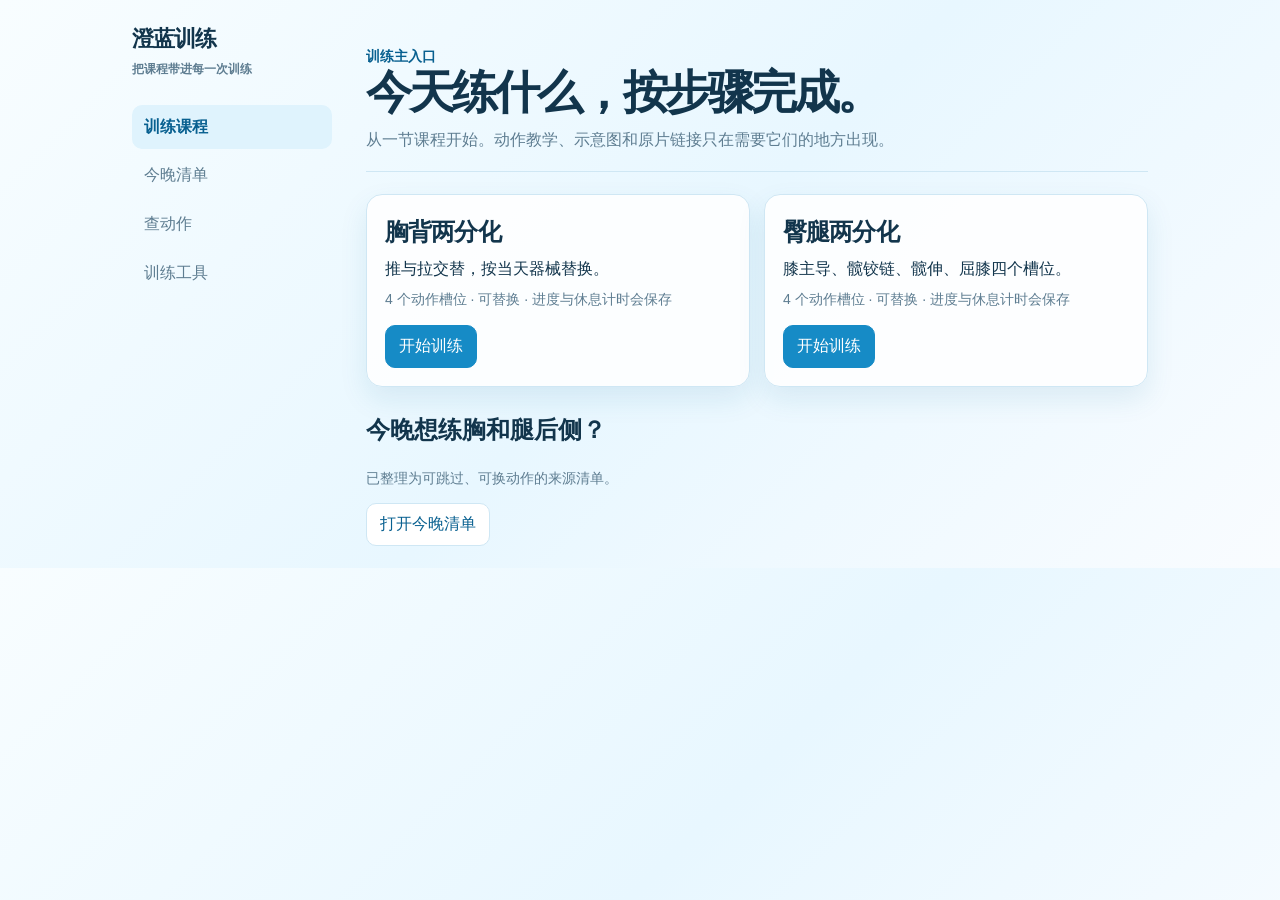
==== index.html @ d5a2ac25 "Preserve expanded training details on redraw" ====
<!doctype html>
<html lang="zh-CN">
<head>
  <meta charset="utf-8">
  <meta name="viewport" content="width=device-width,initial-scale=1,viewport-fit=cover">
  <meta name="theme-color" content="#eaf7ff">
  <title>澄蓝训练</title>
  <link rel="stylesheet" href="./app.css?v=20261011-detail-state">
</head>
<body>
  <main id="app" aria-live="polite"><p class="loading">正在整理训练资料…</p></main>
  <script type="module" src="./app.js?v=20261011-detail-state"></script>
</body>
</html>
---- app.css ----
:root{--ink:#12354c;--muted:#5e7d91;--line:#cfe7f4;--blue:#168bc6;--deep:#086090;--wash:#edf9ff;--shadow:0 12px 28px rgba(20,109,150,.1)}*{box-sizing:border-box}body{margin:0;background:linear-gradient(135deg,#f8fdff,#e8f7ff 52%,#f9fcff);color:var(--ink);font:16px/1.55 ui-rounded,"PingFang SC","Microsoft YaHei",sans-serif}button,input,select{font:inherit}button{cursor:pointer}a{color:var(--deep)}#app{max-width:1060px;margin:auto;padding:22px}.shell{display:grid;grid-template-columns:200px minmax(0,1fr);gap:34px}.side{position:sticky;top:18px;align-self:start}.brand{font-size:22px;font-weight:780;letter-spacing:-.05em}.brand span{display:block;font-size:12px;letter-spacing:0;color:var(--muted);margin-top:4px}.nav{display:grid;gap:4px;margin-top:26px}.nav a{padding:10px 12px;border-radius:10px;text-decoration:none;color:var(--muted)}.nav a.on,.nav a:hover{color:var(--deep);background:#dff3fd;font-weight:700}.hero{padding:24px 0 18px;border-bottom:1px solid var(--line)}.hero h1{margin:0;font-size:clamp(29px,4vw,46px);letter-spacing:-.07em;line-height:1.06}.hero p{max-width:620px;margin:12px 0 0;color:var(--muted)}.accent{font-size:14px;color:var(--deep);font-weight:700}.grid{display:grid;grid-template-columns:repeat(2,minmax(0,1fr));gap:14px;margin:22px 0}.card{background:rgba(255,255,255,.88);border:1px solid var(--line);border-radius:16px;padding:18px;box-shadow:var(--shadow)}.card h2,.card h3{margin:0 0 7px;letter-spacing:-.035em}.card p{margin:7px 0}.primary,.secondary,.back{display:inline-flex;align-items:center;justify-content:center;min-height:42px;border-radius:10px;padding:8px 13px;border:1px solid var(--line);text-decoration:none;background:white;color:var(--deep)}.primary{background:var(--blue);color:white;border-color:var(--blue)}.actions{display:flex;gap:8px;flex-wrap:wrap;margin-top:14px}.tools{margin-top:24px}.toolbar{display:flex;gap:10px;align-items:center;flex-wrap:wrap;margin:18px 0}.search{min-height:44px;border:1px solid var(--line);border-radius:10px;padding:0 12px;flex:1;min-width:180px;background:white}.filter{border:1px solid var(--line);background:white;padding:8px 10px;border-radius:99px;color:var(--muted)}.filter.on{background:#dff3fd;color:var(--deep);font-weight:700}.list{display:grid;gap:10px}.item{display:flex;align-items:center;gap:13px;padding:15px 0;border-bottom:1px solid var(--line)}.item:last-child{border:0}.item-main{min-width:0;flex:1}.item h2{font-size:18px;margin:0}.muted{color:var(--muted);font-size:14px}.tag{display:inline-block;border-radius:99px;background:#e9f7fd;color:var(--deep);padding:2px 8px;font-size:12px;margin-right:5px}.detail{max-width:740px}.detail h1{font-size:34px;letter-spacing:-.055em;margin:18px 0 4px}.detail section{border-top:1px solid var(--line);padding:17px 0}.detail ul{padding-left:20px}.detail figure{margin:18px 0}.detail img{max-width:100%;max-height:360px;border-radius:12px;background:var(--wash)}.step-head{display:flex;justify-content:space-between;gap:12px;align-items:end}.progress{height:7px;border-radius:99px;background:#d9edf7;overflow:hidden;margin:10px 0 18px}.progress i{display:block;height:100%;background:var(--blue)}.timer{font-size:42px;font-weight:760;letter-spacing:-.06em;color:var(--deep);margin:10px 0}.empty{padding:32px 0;color:var(--muted)}@media(max-width:720px){#app{padding:14px}.shell{display:block}.side{position:static;display:flex;align-items:center;justify-content:space-between;border-bottom:1px solid var(--line);padding-bottom:12px}.brand span{display:none}.nav{display:flex;margin:0;gap:2px}.nav a{padding:7px 8px;font-size:13px}.hero{padding-top:24px}.grid{grid-template-columns:1fr}.item{align-items:flex-start}.item .actions{margin:0}.detail h1{font-size:30px}.toolbar{gap:7px}}
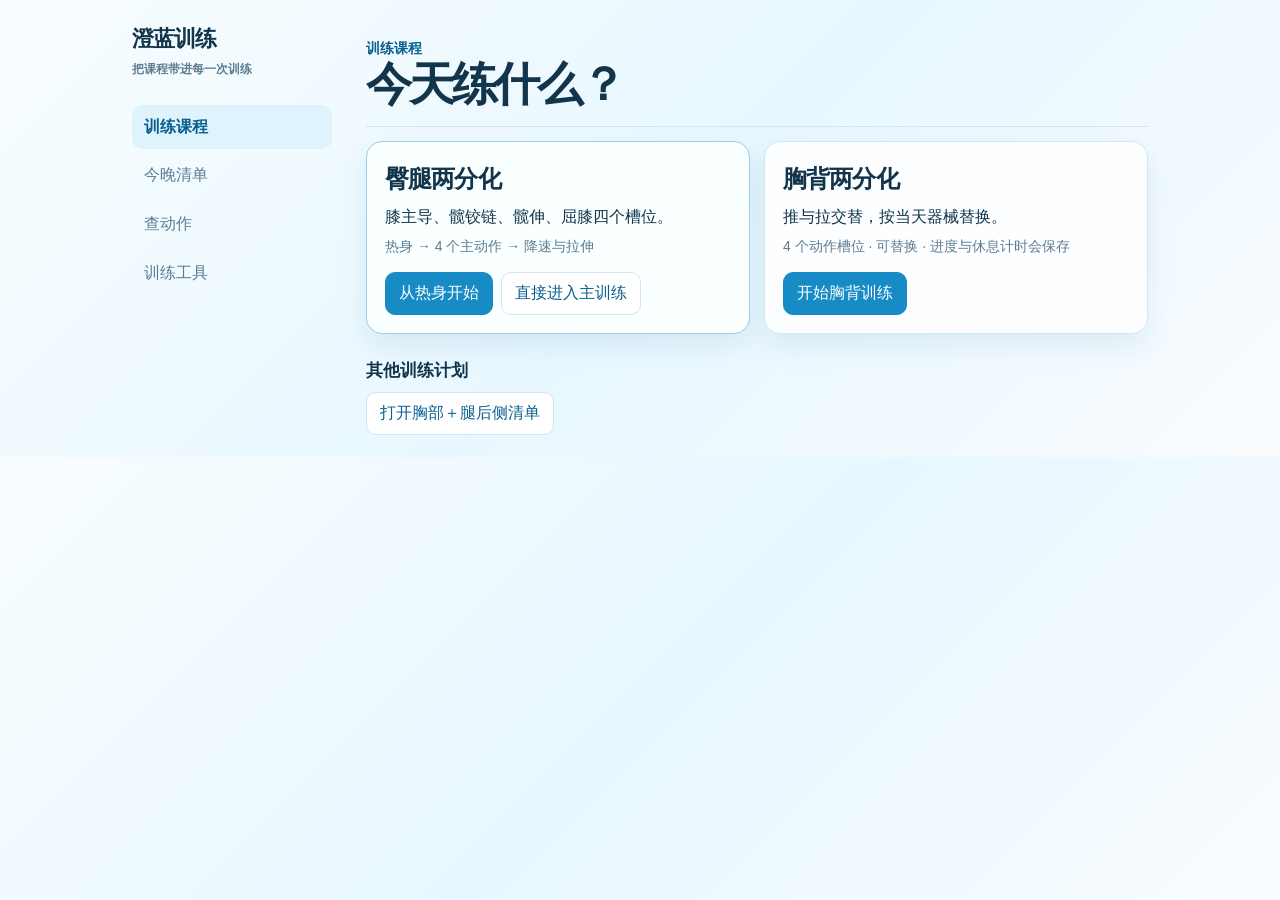
==== commit 6b347951: "Make glute-leg training a source-linked three-stage course" ====
--- a/index.html
+++ b/index.html
@@ -5,10 +5,10 @@
   <meta name="viewport" content="width=device-width,initial-scale=1,viewport-fit=cover">
   <meta name="theme-color" content="#eaf7ff">
   <title>澄蓝训练</title>
-  <link rel="stylesheet" href="./app.css?v=20261011-detail-state">
+  <link rel="stylesheet" href="./app.css?v=20261122-leg-session">
 </head>
 <body>
   <main id="app" aria-live="polite"><p class="loading">正在整理训练资料…</p></main>
-  <script type="module" src="./app.js?v=20261011-detail-state"></script>
+  <script type="module" src="./app.js?v=20261122-leg-session"></script>
 </body>
 </html>
--- a/app.css
+++ b/app.css
@@ -1 +1,29 @@
 :root{--ink:#12354c;--muted:#5e7d91;--line:#cfe7f4;--blue:#168bc6;--deep:#086090;--wash:#edf9ff;--shadow:0 12px 28px rgba(20,109,150,.1)}*{box-sizing:border-box}body{margin:0;background:linear-gradient(135deg,#f8fdff,#e8f7ff 52%,#f9fcff);color:var(--ink);font:16px/1.55 ui-rounded,"PingFang SC","Microsoft YaHei",sans-serif}button,input,select{font:inherit}button{cursor:pointer}a{color:var(--deep)}#app{max-width:1060px;margin:auto;padding:22px}.shell{display:grid;grid-template-columns:200px minmax(0,1fr);gap:34px}.side{position:sticky;top:18px;align-self:start}.brand{font-size:22px;font-weight:780;letter-spacing:-.05em}.brand span{display:block;font-size:12px;letter-spacing:0;color:var(--muted);margin-top:4px}.nav{display:grid;gap:4px;margin-top:26px}.nav a{padding:10px 12px;border-radius:10px;text-decoration:none;color:var(--muted)}.nav a.on,.nav a:hover{color:var(--deep);background:#dff3fd;font-weight:700}.hero{padding:24px 0 18px;border-bottom:1px solid var(--line)}.hero h1{margin:0;font-size:clamp(29px,4vw,46px);letter-spacing:-.07em;line-height:1.06}.hero p{max-width:620px;margin:12px 0 0;color:var(--muted)}.accent{font-size:14px;color:var(--deep);font-weight:700}.grid{display:grid;grid-template-columns:repeat(2,minmax(0,1fr));gap:14px;margin:22px 0}.card{background:rgba(255,255,255,.88);border:1px solid var(--line);border-radius:16px;padding:18px;box-shadow:var(--shadow)}.card h2,.card h3{margin:0 0 7px;letter-spacing:-.035em}.card p{margin:7px 0}.primary,.secondary,.back{display:inline-flex;align-items:center;justify-content:center;min-height:42px;border-radius:10px;padding:8px 13px;border:1px solid var(--line);text-decoration:none;background:white;color:var(--deep)}.primary{background:var(--blue);color:white;border-color:var(--blue)}.actions{display:flex;gap:8px;flex-wrap:wrap;margin-top:14px}.tools{margin-top:24px}.toolbar{display:flex;gap:10px;align-items:center;flex-wrap:wrap;margin:18px 0}.search{min-height:44px;border:1px solid var(--line);border-radius:10px;padding:0 12px;flex:1;min-width:180px;background:white}.filter{border:1px solid var(--line);background:white;padding:8px 10px;border-radius:99px;color:var(--muted)}.filter.on{background:#dff3fd;color:var(--deep);font-weight:700}.list{display:grid;gap:10px}.item{display:flex;align-items:center;gap:13px;padding:15px 0;border-bottom:1px solid var(--line)}.item:last-child{border:0}.item-main{min-width:0;flex:1}.item h2{font-size:18px;margin:0}.muted{color:var(--muted);font-size:14px}.tag{display:inline-block;border-radius:99px;background:#e9f7fd;color:var(--deep);padding:2px 8px;font-size:12px;margin-right:5px}.detail{max-width:740px}.detail h1{font-size:34px;letter-spacing:-.055em;margin:18px 0 4px}.detail section{border-top:1px solid var(--line);padding:17px 0}.detail ul{padding-left:20px}.detail figure{margin:18px 0}.detail img{max-width:100%;max-height:360px;border-radius:12px;background:var(--wash)}.step-head{display:flex;justify-content:space-between;gap:12px;align-items:end}.progress{height:7px;border-radius:99px;background:#d9edf7;overflow:hidden;margin:10px 0 18px}.progress i{display:block;height:100%;background:var(--blue)}.timer{font-size:42px;font-weight:760;letter-spacing:-.06em;color:var(--deep);margin:10px 0}.empty{padding:32px 0;color:var(--muted)}@media(max-width:720px){#app{padding:14px}.shell{display:block}.side{position:static;display:flex;align-items:center;justify-content:space-between;border-bottom:1px solid var(--line);padding-bottom:12px}.brand span{display:none}.nav{display:flex;margin:0;gap:2px}.nav a{padding:7px 8px;font-size:13px}.hero{padding-top:24px}.grid{grid-template-columns:1fr}.item{align-items:flex-start}.item .actions{margin:0}.detail h1{font-size:30px}.toolbar{gap:7px}}
+
+/* Training starts with an explicit plan; the original exercise cards stay intact. */
+.course-home .hero{padding-top:16px}
+.course-home .grid{margin-top:14px}
+.course-home .tools h2{font-size:17px;margin:0 0 8px}
+.course-feature{border-color:#9bcfe9;background:#faffff}
+.course-steps>.card+.card{margin-top:14px}
+.leg-session .hero{padding-top:16px}
+.leg-stages{display:grid;grid-template-columns:repeat(3,minmax(0,1fr));gap:6px;margin:14px 0}
+.leg-stages a{display:grid;align-content:center;gap:2px;min-height:54px;padding:6px;border:1px solid var(--line);border-radius:10px;background:#fff;color:var(--deep);text-decoration:none;text-align:center;font-weight:650;font-size:.875rem;line-height:1.3;overflow-wrap:anywhere}
+.leg-stages a span{font-size:.75rem;font-weight:500}
+.leg-stages a[aria-current=step]{background:#dff3fd;border-color:var(--deep);box-shadow:inset 0 0 0 1px var(--deep)}
+.phase-list{padding-left:1.3em;margin:0}
+.phase-list li{padding:0 0 10px .15em}
+.phase-list p{margin:.22em 0 0;color:var(--ink)}
+.phase-note{border-left:3px solid #73b8df;padding-left:10px}
+.phase-card details{border-top:1px solid var(--line);margin-top:12px;padding-top:9px}
+.phase-card summary{cursor:pointer;color:var(--deep);padding:6px 0}
+.phase-sources{overflow-wrap:anywhere}
+.phase-actions{margin-bottom:14px}
+@media(max-width:720px){
+  .side{display:grid;grid-template-columns:minmax(0,1fr);gap:7px}
+  .nav{display:flex;flex-wrap:wrap;gap:4px}
+  .nav a{padding:8px 10px}
+  .course-home .hero h1,.phase-hero h1{font-size:clamp(1.75rem,6vw,2.4rem)}
+}
+.phase-detail{display:inline-flex;align-items:center;min-height:34px;font-size:.875rem}
+.phase-list li+li{padding-top:8px;border-top:1px solid var(--line)}
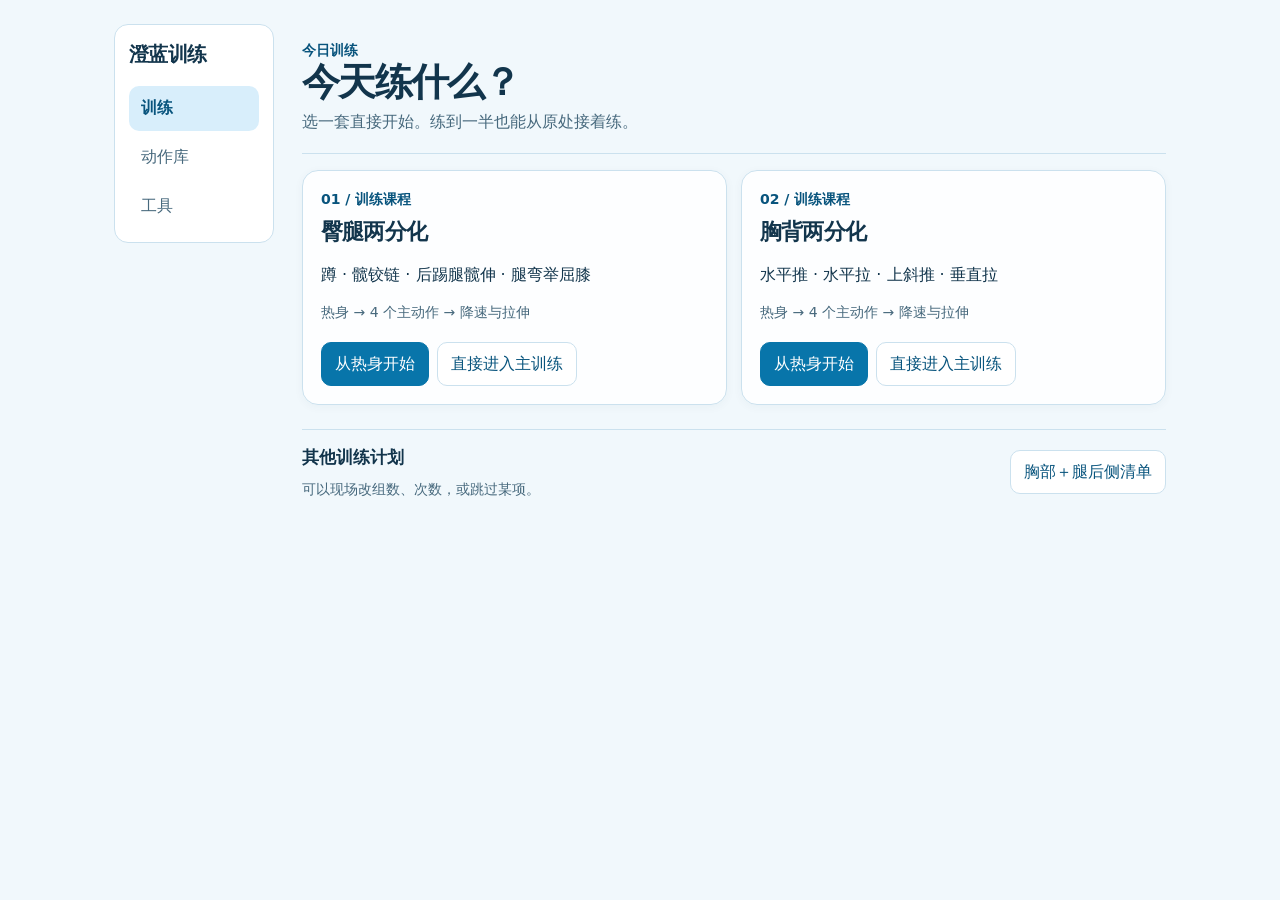
==== commit d7156180: "Reorganize training guide around workouts, movement library and tools" ====
--- a/index.html
+++ b/index.html
@@ -5,10 +5,10 @@
   <meta name="viewport" content="width=device-width,initial-scale=1,viewport-fit=cover">
   <meta name="theme-color" content="#eaf7ff">
   <title>澄蓝训练</title>
-  <link rel="stylesheet" href="./app.css?v=20261122-leg-session">
+  <link rel="stylesheet" href="./app.css?v=20261122-training-guide">
 </head>
 <body>
   <main id="app" aria-live="polite"><p class="loading">正在整理训练资料…</p></main>
-  <script type="module" src="./app.js?v=20261122-leg-session"></script>
+  <script type="module" src="./app.js?v=20261122-training-guide"></script>
 </body>
 </html>
--- a/app.css
+++ b/app.css
@@ -27,3 +27,44 @@
 }
 .phase-detail{display:inline-flex;align-items:center;min-height:34px;font-size:.875rem}
 .phase-list li+li{padding-top:8px;border-top:1px solid var(--line)}
+
+/* One hierarchy across entry, workout, source library and detail. */
+:root{--blue:#0875aa;--deep:#08547d;--muted:#47697d;--line:#cbe1ee;--wash:#edf7fc;--shadow:0 2px 10px rgba(20,64,95,.045)}
+body{background:#f1f8fc;font-family:system-ui,"PingFang SC","Microsoft YaHei",sans-serif;overflow-wrap:anywhere}
+#app{max-width:1100px;padding:24px}
+.shell{grid-template-columns:160px minmax(0,1fr);gap:28px}
+.side{border:1px solid var(--line);border-radius:14px;background:#fff;padding:14px}
+.brand{display:block;text-decoration:none;white-space:nowrap;color:var(--ink);font-size:20px;letter-spacing:-.03em}
+.nav{margin-top:16px}.nav a{display:flex;align-items:center;min-height:42px}.nav a.on{background:#d8eefb}
+.page,.step-head>div{min-width:0}
+.hero h1,.detail h1{letter-spacing:-.045em}
+.hero h1{font-size:clamp(1.875rem,4vw,2.375rem)}.hero p{margin-top:8px}
+.course-home .grid{margin-top:16px}.training-choice{display:flex;flex-direction:column;align-items:flex-start}
+.training-choice .accent{margin-bottom:5px}.training-choice h2{font-size:1.35rem}
+.training-choice .actions{margin-top:auto;padding-top:12px}
+.other-plan{display:flex;align-items:center;justify-content:space-between;gap:12px;border-top:1px solid var(--line);padding-top:14px}
+.other-plan h2,.other-plan p{margin:0}
+.primary,.secondary,.back,[data-action],[data-replace]{min-height:44px}
+button[data-action],button[data-replace]{border-radius:10px;border:1px solid var(--line);padding:7px 12px;color:var(--deep);background:#fff}
+button[data-action].primary{background:var(--blue);border-color:var(--blue);color:#fff}
+button:disabled{opacity:.6;cursor:default}
+button:focus-visible,a:focus-visible,input:focus-visible,select:focus-visible,summary:focus-visible{outline:2px solid var(--deep);outline-offset:2px}
+.quick-actions{margin:0 0 14px}.quick-actions .secondary:first-of-type{font-weight:700}
+.course-steps .card h2{font-size:1.2rem}.leg-stages a{min-height:52px}
+.lib-tabs{display:flex;gap:8px;flex-wrap:wrap;margin-top:14px}
+.lib-tabs a{min-height:44px;display:flex;align-items:center;padding:5px 12px;border-radius:9px;border:1px solid var(--line);background:#fff;text-decoration:none}
+.lib-tabs a[aria-current]{background:#d8eefb;border-color:#8fbfd9;font-weight:700}
+.source-index{padding:8px 0;border-bottom:1px solid var(--line);color:var(--deep)}
+.source-index summary,details summary{cursor:pointer}.toolbar .search{min-width:0;width:100%;flex-basis:100%}
+.item{padding:12px 14px;border-radius:12px;border:1px solid var(--line);background:#fff}
+.item:last-child{border:1px solid var(--line)}.item .secondary{flex:0 0 auto}.item-main p{margin:.28em 0 0}
+.small{width:4.5rem;max-width:100%;border:1px solid var(--line);border-radius:6px;padding:4px}
+.detail figure{margin:12px 0}.detail .actions{margin-top:10px}
+@media(max-width:720px){
+  #app{padding:12px}.shell{display:block}.side{display:flex;flex-wrap:wrap;align-items:center;justify-content:space-between;gap:6px;padding:6px 8px}
+  .nav{margin:0;gap:2px}.nav a{font-size:.85rem;min-height:44px;padding:6px 8px}
+  .brand{font-size:1rem}.hero{padding-top:16px}.grid{gap:10px}.card{padding:14px}
+  .page>.back,.leg-session>.back{margin-top:10px}.detail>.back{margin-top:10px}
+  .other-plan{align-items:flex-start;flex-direction:column;margin-bottom:14px}
+  .leg-stages{gap:4px}.leg-stages a{font-size:.8125rem}
+}
